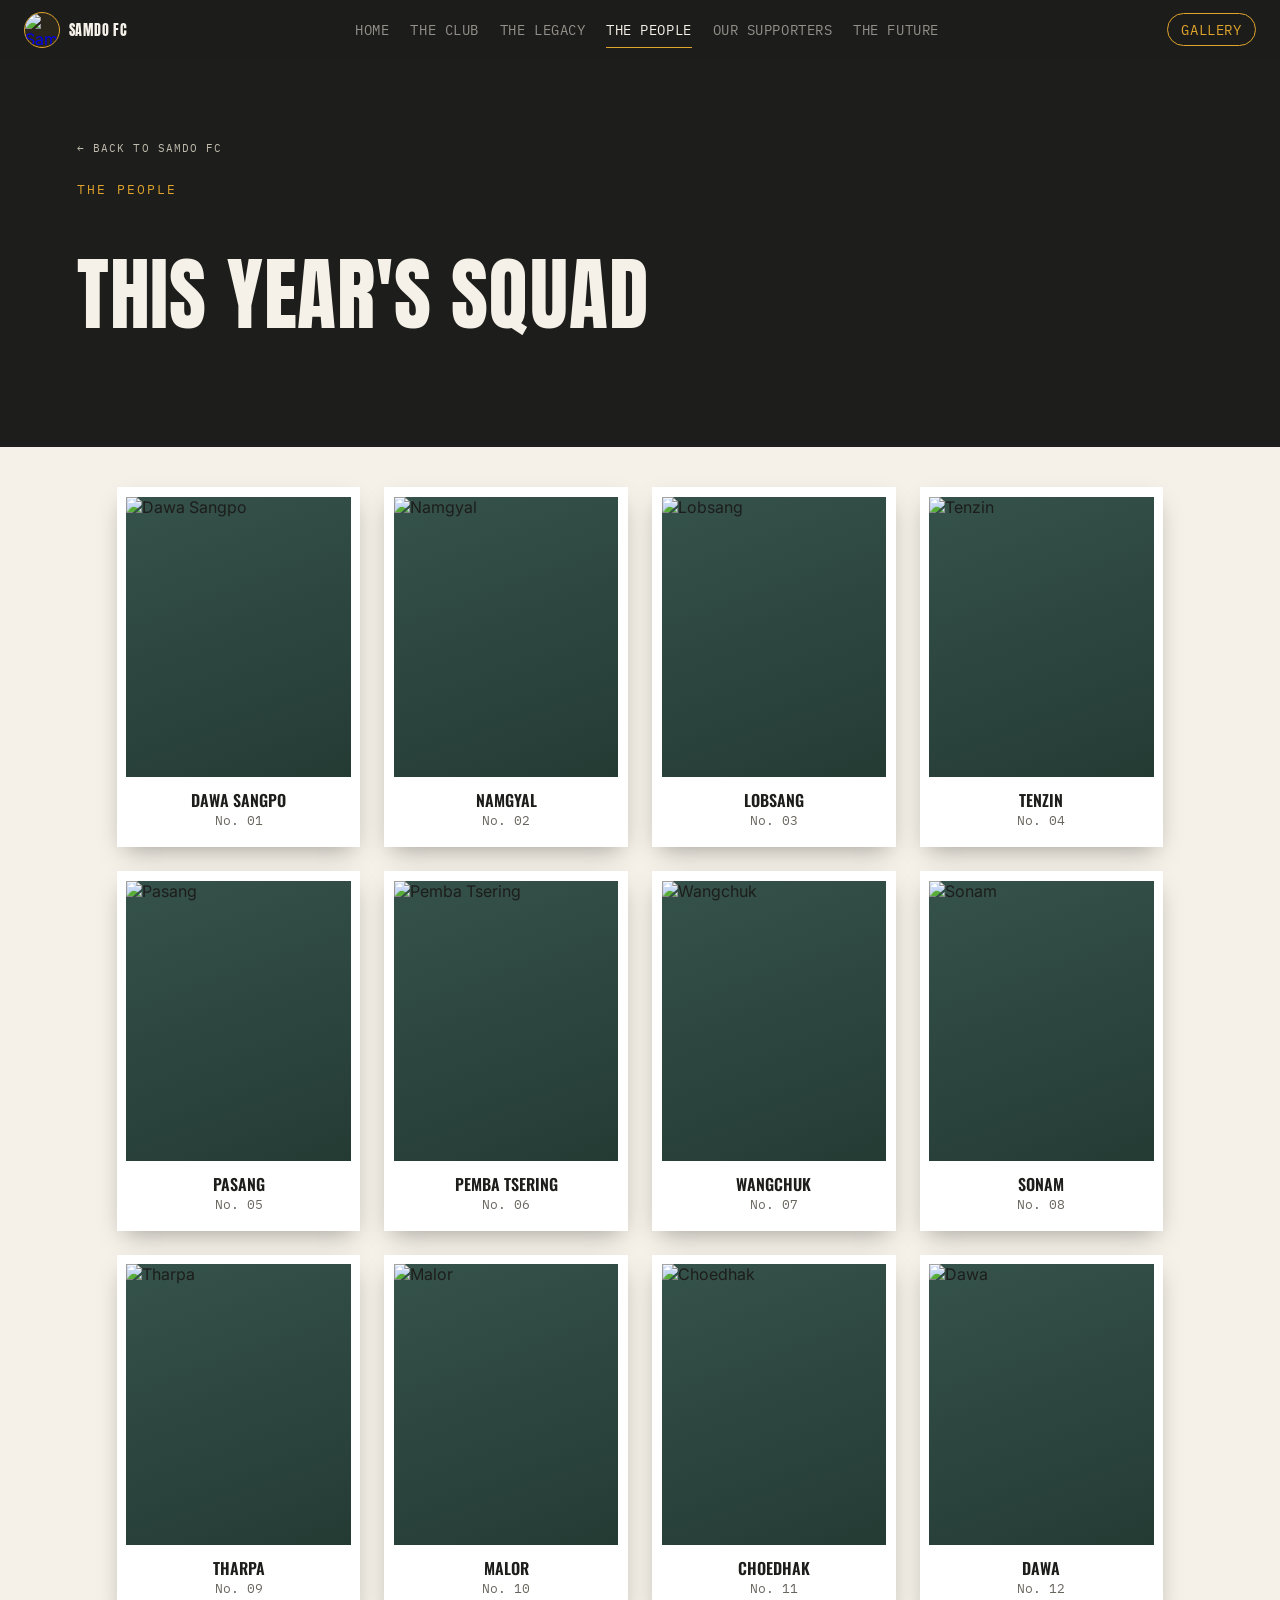
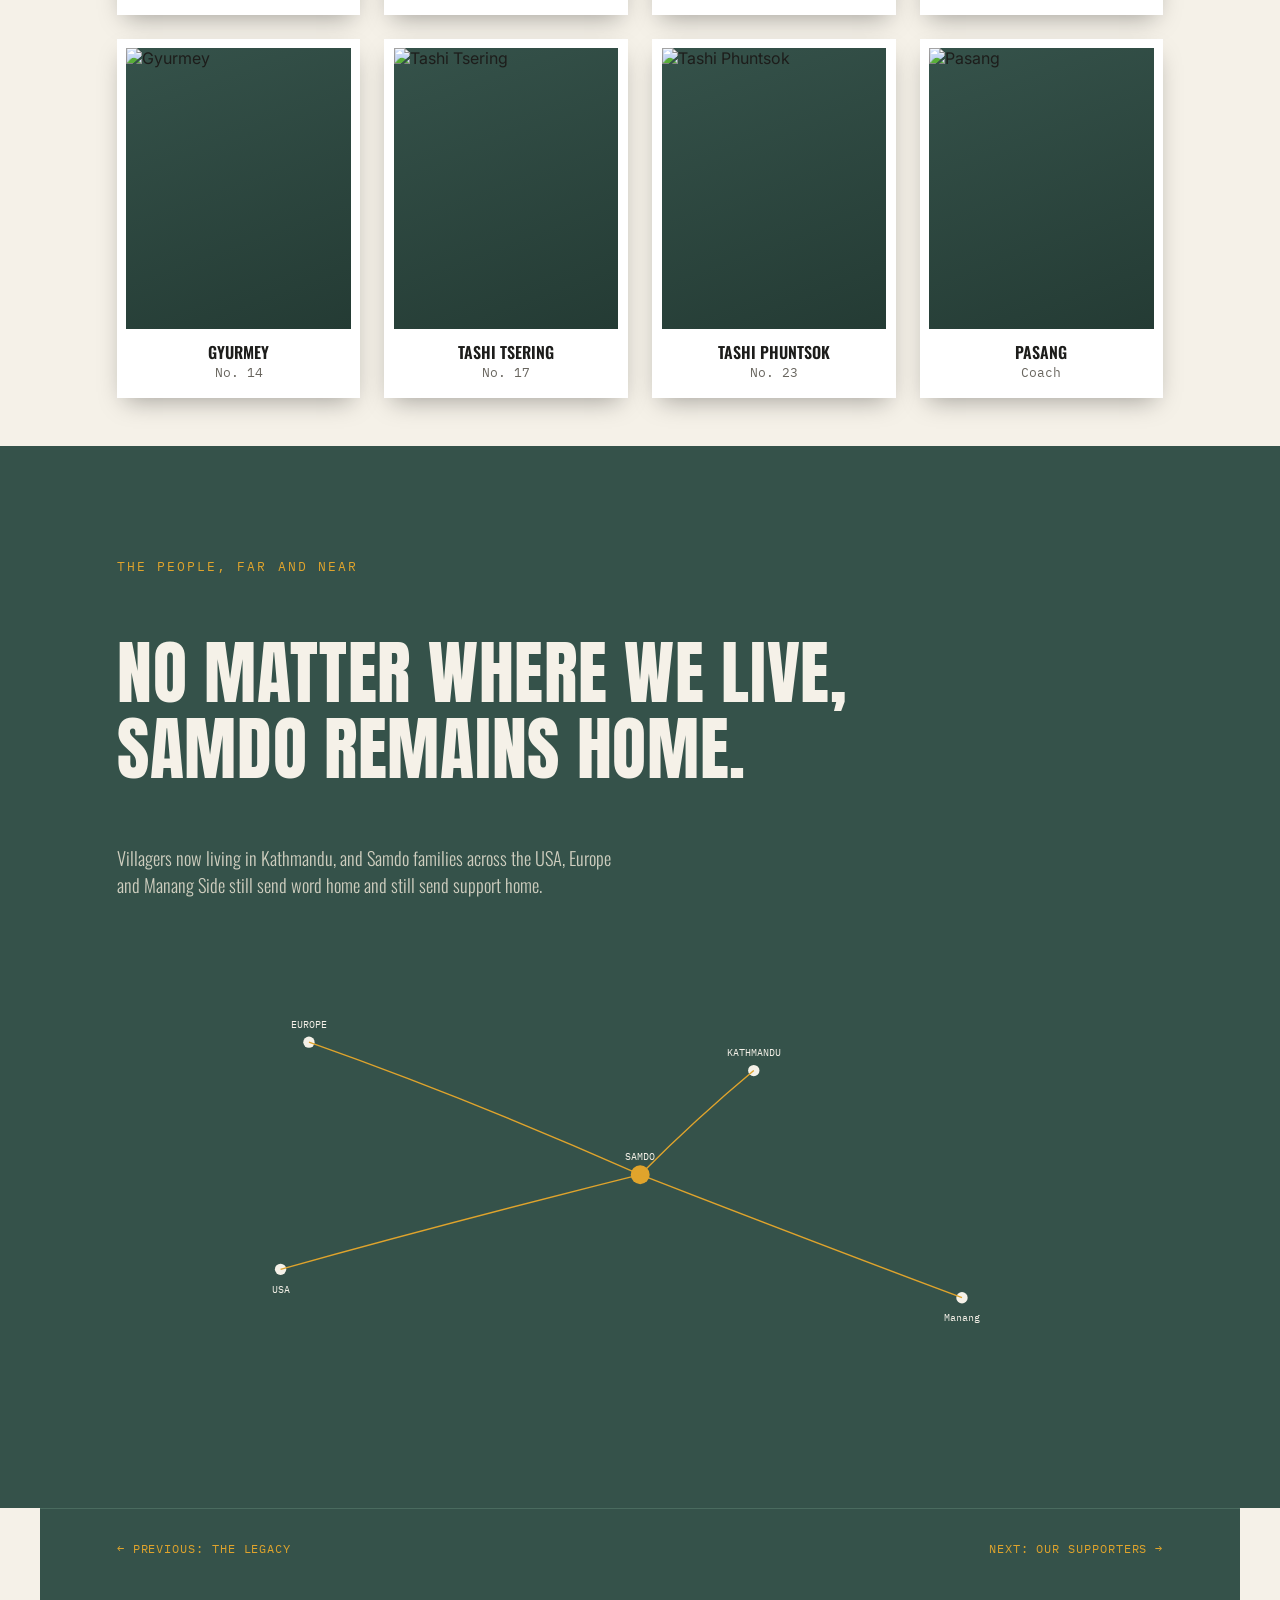
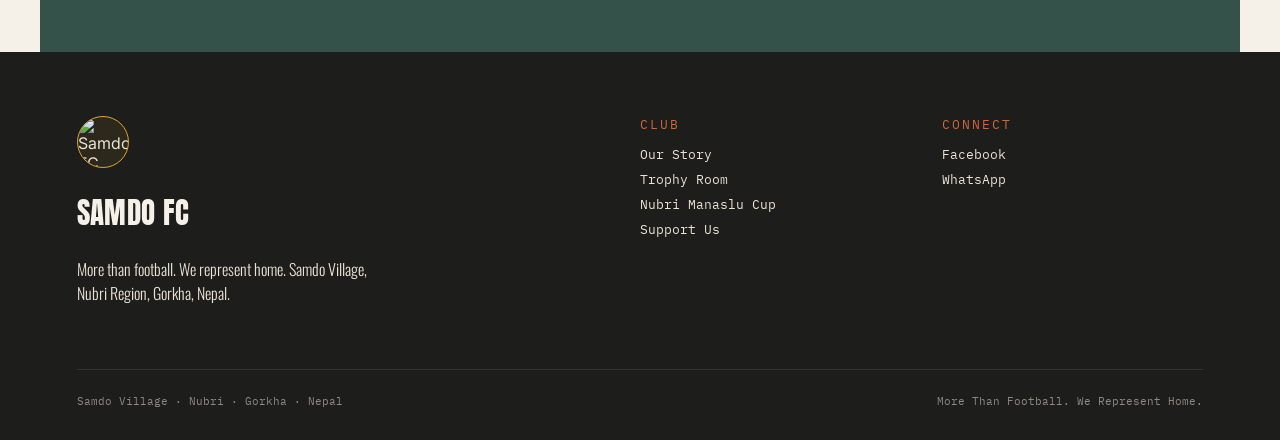
==== people.html @ dd37b5fe "Add files via upload first upload" ====
<!DOCTYPE html>
<html lang="en">
<head>
<meta charset="UTF-8" />
<meta name="viewport" content="width=device-width, initial-scale=1.0" />
<title>2026 Squad: Players &amp; Coach | Samdo FC</title>
<meta name="description" content="Meet the Samdo FC squad for 2026: the players and coach representing Samdo Village, plus the Samdo community in Kathmandu, Europe and the USA.">
<meta name="robots" content="index, follow">
<meta name="theme-color" content="#0b1736">
<link rel="canonical" href="https://tashitsering4.github.io/samdofc/people.html">
<link rel="icon" type="image/png" href="images/web/crest.png">
<link rel="apple-touch-icon" href="images/web/apple-touch-icon.png">
<meta property="og:type" content="website">
<meta property="og:site_name" content="Samdo FC">
<meta property="og:locale" content="en_US">
<meta property="og:title" content="2026 Squad: Players &amp; Coach | Samdo FC">
<meta property="og:description" content="Meet the Samdo FC squad for 2026: the players and coach representing Samdo Village, plus the Samdo community in Kathmandu, Europe and the USA.">
<meta property="og:url" content="https://tashitsering4.github.io/samdofc/people.html">
<meta property="og:image" content="https://tashitsering4.github.io/samdofc/images/web/og-image.jpg">
<meta property="og:image:width" content="1200">
<meta property="og:image:height" content="630">
<meta property="og:image:alt" content="Samdo FC squad lined up in front of the mountains, 2026">
<meta name="twitter:card" content="summary_large_image">
<meta name="twitter:title" content="2026 Squad: Players &amp; Coach | Samdo FC">
<meta name="twitter:description" content="Meet the Samdo FC squad for 2026: the players and coach representing Samdo Village, plus the Samdo community in Kathmandu, Europe and the USA.">
<meta name="twitter:image" content="https://tashitsering4.github.io/samdofc/images/web/og-image.jpg">
<script type="application/ld+json">{"@context": "https://schema.org", "@type": "BreadcrumbList", "itemListElement": [{"@type": "ListItem", "position": 1, "name": "Home", "item": "https://tashitsering4.github.io/samdofc/"}, {"@type": "ListItem", "position": 2, "name": "2026 Squad: Players & Coach", "item": "https://tashitsering4.github.io/samdofc/people.html"}]}</script>
<link rel="preconnect" href="https://fonts.googleapis.com">
<link href="https://fonts.googleapis.com/css2?family=Anton&family=Oswald:wght@300;400;500;600;700&family=Inter:wght@300;400;500;600;700&family=IBM+Plex+Mono:wght@400;500&display=swap" rel="stylesheet">
<link rel="stylesheet" href="styles.css">
</head>
<body>

<nav id="chapterNav" aria-label="Chapters">
  <a href="index.html" class="site-logo">
    <span class="logo-badge">
      <img src="images/logo.png" alt="Samdo FC crest" style="width:100%;height:100%;object-fit:contain;border-radius:50%;">
    </span>
    <span class="lname">Samdo FC</span>
  </a>
  <div class="nav-links">
    <a href="index.html">Home</a>
    <a href="club.html">The Club</a>
    <a href="legacy.html">The Legacy</a>
    <a href="people.html" class="active">The People</a>
    <a href="supporters.html">Our Supporters</a>
    <a href="future.html">The Future</a>
  </div>
  <a href="gallery.html" class="nav-gallery">Gallery</a>
</nav>

<header class="page-hero">
  <a class="back-link" href="index.html">← Back to Samdo FC</a>
  <span class="eyebrow">The People</span>
  <h1>This Year's Squad</h1>
</header>

<section class="light" style="padding-top:2.5rem;">
  <div class="players-wrap">
    <!-- The verified 2026 squad is rendered from squad-data.js. -->
  </div>
</section>

<section class="pine">
  <div class="chapter-head">
    <span class="eyebrow">The People, Far and Near</span>
    <h2>No Matter Where We Live,<br>Samdo Remains Home.</h2>
    <p class="lede" style="color:var(--ivory-dim);">Villagers now living in Kathmandu, and Samdo families across the USA, Europe and Manang Side still send word home and still send support home.</p>
  </div>
  <div class="globe-wrap">
    <svg viewBox="0 0 1000 460" xmlns="http://www.w3.org/2000/svg">
      <circle cx="500" cy="230" r="10" fill="var(--saffron)"/>
      <text x="500" y="215" class="node-label" text-anchor="middle">SAMDO</text>
      <circle cx="620" cy="120" r="6" fill="var(--ivory)"/>
      <text x="620" y="105" class="node-label" text-anchor="middle">KATHMANDU</text>
      <circle cx="150" cy="90" r="6" fill="var(--ivory)"/>
      <text x="150" y="75" class="node-label" text-anchor="middle">EUROPE</text>
      <circle cx="120" cy="330" r="6" fill="var(--ivory)"/>
      <text x="120" y="355" class="node-label" text-anchor="middle">USA</text>
      <circle cx="840" cy="360" r="6" fill="var(--ivory)"/>
      <text x="840" y="385" class="node-label" text-anchor="middle">Manang</text>
      <path class="path-anim" d="M500,230 Q560,170 620,120" stroke="var(--saffron)" stroke-width="1.5" fill="none"/>
      <path class="path-anim" d="M500,230 Q320,150 150,90" stroke="var(--saffron)" stroke-width="1.5" fill="none"/>
      <path class="path-anim" d="M500,230 Q300,280 120,330" stroke="var(--saffron)" stroke-width="1.5" fill="none"/>
      <path class="path-anim" d="M500,230 Q680,300 840,360" stroke="var(--saffron)" stroke-width="1.5" fill="none"/>
    </svg>
  </div>
</section>

<div class="page-foot-nav pine" style="background:var(--pine); border-top-color:#4a6b5f;">
  <a href="legacy.html" style="color:var(--saffron);">← Previous: The Legacy</a>
  <a href="supporters.html" style="color:var(--saffron);">Next: Our Supporters →</a>
</div>

<footer>
  <div class="foot-grid">
    <div>
      <span class="logo-badge" style="width:52px;height:52px;margin-bottom:1rem;">
        <img src="images/logo.png" alt="Samdo FC crest" style="width:100%;height:100%;object-fit:contain;border-radius:50%;">
      </span>
      <h3>SAMDO FC</h3>
      <p style="font-family:'Oswald',sans-serif;font-weight:300;color:var(--ivory-dim);max-width:38ch;">More than football. We represent home. Samdo Village, Nubri Region, Gorkha, Nepal.</p>
    </div>
    <div>
      <span class="eyebrow" style="display:block;margin-bottom:.8rem;">Club</span>
      <a href="home.html">Our Story</a>
      <a href="club.html">Trophy Room</a>
      <a href="legacy.html">Nubri Manaslu Cup</a>
      <a href="future.html">Support Us</a>
    </div>
    <div>
      <span class="eyebrow" style="display:block;margin-bottom:.8rem;">Connect</span>
      <a href="https://www.facebook.com/people/SAMDO-FC/61561071696859/" target="_blank" rel="noopener">Facebook</a>
      <a href="https://wa.me/9779763752425" target="_blank" rel="noopener">WhatsApp</a>
    </div>
  </div>
  <div class="foot-bottom">
    <span>Samdo Village · Nubri · Gorkha · Nepal</span>
    <span>More Than Football. We Represent Home.</span>
  </div>
</footer>

<script src="squad-data.js"></script>
<script src="site.js"></script>
<script src="common.js"></script>
</body>
</html>
---- styles.css ----
:root{
    --ivory:#F5F1E8;
    --terracotta:#C86A3A;
    --saffron:#E0A42C;
    --ink:#1D1D1B;
    --pine:#35524A;
    --stone:#8D8A83;
    --ivory-dim:#eae4d4;
  }
  *{box-sizing:border-box;}
  html{scroll-behavior:smooth;}
  body{
    margin:0;
    background:var(--ivory);
    color:var(--ink);
    font-family:'Inter',sans-serif;
    overflow-x:hidden;
  }
  ::selection{background:var(--terracotta);color:var(--ivory);}
  :focus-visible{outline:2px solid var(--terracotta);outline-offset:3px;}

  h1,h2,h3,.display{
    font-family:'Anton',sans-serif;
    font-weight:400;
    letter-spacing:0.01em;
    text-transform:uppercase;
    line-height:0.95;
  }
  .mono{font-family:'IBM Plex Mono',monospace; letter-spacing:0.04em;}
  .hand{font-family:'Caveat',cursive;}
  .eyebrow{
    font-family:'IBM Plex Mono',monospace;
    font-size:0.72rem;
    letter-spacing:0.28em;
    text-transform:uppercase;
    color:var(--terracotta);
  }
  .rule{height:1px;background:linear-gradient(90deg, var(--stone), transparent);}

  section{position:relative;}

  /* ---------- INTRO ---------- */
  #intro{
    position:fixed; inset:0; background:var(--ink); z-index:9999;
    display:flex; align-items:center; justify-content:center; flex-direction:column;
    color:var(--ivory);
  }
  #intro .line{ font-family:'Anton',sans-serif; text-transform:uppercase; text-align:center;
    font-size:clamp(1.6rem,7vw,4.5rem); opacity:0; letter-spacing:0.02em; padding:0 1rem;}
  #intro .sub{font-family:'IBM Plex Mono',monospace; letter-spacing:0.3em; font-size:0.75rem; opacity:0; color:var(--saffron); margin-top:1rem;}
  #skipIntro{
    position:absolute; bottom:2rem; right:2rem; background:none; border:1px solid var(--stone);
    color:var(--ivory); font-family:'IBM Plex Mono',monospace; font-size:0.7rem; letter-spacing:0.15em;
    padding:0.6rem 1rem; cursor:pointer; opacity:0.6; transition:opacity .3s;
    text-transform:uppercase;
  }
  #skipIntro:hover{opacity:1;}

  /* ---------- CHAPTER NAV ---------- */
  #chapterNav{
    position:fixed; top:0; left:0; width:100%; z-index:500;
    display:flex; align-items:center; justify-content:space-between; gap:1rem; padding:0.7rem 1.5rem;
    background:rgba(29,29,27,0.82);
    backdrop-filter:blur(6px);
  }
  .site-logo{display:flex; align-items:center; gap:0.55rem; text-decoration:none; flex:none;}
  .logo-badge{
    width:36px; height:36px; border-radius:50%; border:1px solid var(--saffron);
    background:rgba(224,164,44,0.08); display:flex; align-items:center; justify-content:center; flex:none;
  }
  .logo-badge svg{width:20px;height:20px;}
  .site-logo .lname{font-family:'Anton',sans-serif; color:var(--ivory); font-size:0.85rem; letter-spacing:.05em; text-transform:uppercase; white-space:nowrap;}
  .nav-links{display:flex; gap:2.2rem; flex:1; justify-content:center; flex-wrap:wrap;}
  .nav-gallery{
    flex:none; text-decoration:none; color:var(--saffron); border:1px solid var(--saffron);
    font-family:'IBM Plex Mono',monospace; font-size:0.65rem; letter-spacing:0.1em; text-transform:uppercase;
    padding:0.4rem 0.85rem; border-radius:999px; transition:.25s; white-space:nowrap;
  }
  .nav-gallery:hover{background:var(--saffron); color:var(--ink);}
  .nav-links a{
    text-decoration:none; color:rgba(245,241,232,0.55);
    font-family:'IBM Plex Mono',monospace; font-size:0.68rem; letter-spacing:0.14em;
    text-transform:uppercase; transition:color .3s ease; position:relative; padding-bottom:0.4rem;
  }
  .nav-links a::after{
    content:''; position:absolute; left:0; bottom:0; height:1px; width:100%;
    background:var(--saffron); transform:scaleX(0); transform-origin:left; transition:transform .35s ease;
  }
  .nav-links a:hover{color:var(--ivory);}
  .nav-links a.active{color:var(--ivory);}
  .nav-links a.active::after{transform:scaleX(1);}
  @media (max-width:900px){
    .site-logo .lname{display:none;}
    #chapterNav{padding:.55rem .75rem;}
    .nav-links{gap:1.1rem; overflow-x:auto; justify-content:flex-start; flex-wrap:nowrap; scrollbar-width:none;}
    .nav-links::-webkit-scrollbar{display:none;}
    .nav-links a{flex:none;}
    .nav-gallery{padding:.4rem .65rem;}
  }

  /* ---------- HERO ---------- */
  #hero{
    height:100vh; min-height:640px; display:flex; align-items:flex-end;
    background:linear-gradient(180deg, #2d3f39 0%, var(--pine) 55%, #24352f 100%);
    color:var(--ivory); overflow:hidden;
  }
  #hero .flags{position:absolute; top:0; left:0; width:100%; height:60px; display:flex;}
  @keyframes heroFlagSway{ 0%,100%{transform:rotate(-3deg);} 50%{transform:rotate(3deg);} }
  @media (prefers-reduced-motion: reduce){ #hero .flags div{animation:none !important;} }
  #hero .peaks{position:absolute; inset:0;}
  #hero-copy{position:relative; z-index:5; padding:0 6vw 8vh; width:100%;}
  #hero-copy .eyebrow{color:var(--saffron);}
  #hero-copy h1{font-size:clamp(2.6rem,8vw,7rem); color:var(--ivory); margin:0.4rem 0;}
  #hero-copy p.tag{font-family:'Oswald',sans-serif; font-weight:300; font-size:clamp(1rem,2vw,1.3rem); max-width:36ch; color:var(--ivory-dim); margin-bottom:2rem;}
  .hero-link{color:inherit; text-decoration:none; border-bottom:1px solid transparent; transition:border-color .3s ease, color .3s ease;}
  .hero-link:hover{border-color:currentColor; color:var(--saffron);}
  h1 .hero-link{border-bottom-width:2px;}
  .btn-row{display:flex; gap:1rem; flex-wrap:wrap;}
  .btn{
    font-family:'IBM Plex Mono',monospace; font-size:0.75rem; letter-spacing:0.1em; text-transform:uppercase;
    padding:0.95rem 1.6rem; border-radius:2px; text-decoration:none; display:inline-block; transition:.3s;
    border:1px solid var(--ivory);
  }
  .btn-solid{background:var(--terracotta); color:var(--ivory); border-color:var(--terracotta);}
  .btn-solid:hover{background:var(--ivory); color:var(--terracotta); border-color:var(--ivory);}
  .btn-outline{color:var(--ivory);}
  .btn-outline:hover{background:var(--ivory); color:var(--pine);}
  #scrollCue{
    position:absolute; bottom:2rem; left:50%; transform:translateX(-50%); z-index:5;
    color:var(--ivory); font-family:'IBM Plex Mono',monospace; font-size:0.65rem; letter-spacing:0.2em;
    display:flex; flex-direction:column; align-items:center; gap:0.5rem; opacity:.75;
  }
  #scrollCue .line{width:1px;height:34px;background:var(--ivory); overflow:hidden; position:relative;}
  #scrollCue .line::after{content:'';position:absolute; top:-100%; left:0; width:100%; height:100%; background:var(--saffron); animation:cueDrop 2s ease-in-out infinite;}
  @keyframes cueDrop{ 0%{top:-100%;} 50%{top:0;} 100%{top:100%;} }

  /* ---------- GENERIC CHAPTER HEADER ---------- */
  .chapter-head{ padding:7rem 6vw 2.5rem; max-width:1200px; margin:0 auto;}
  .chapter-head .eyebrow{margin-bottom:0.8rem; display:block;}
  .chapter-head h2{font-size:clamp(2.2rem,6vw,4.4rem);}
  .chapter-head .lede{font-family:'Oswald',sans-serif; font-weight:300; font-size:1.15rem; max-width:52ch; color:var(--ink); opacity:.85; margin-top:1.2rem;}

  section.light{background:var(--ivory);}
  section.deep{background:var(--ink); color:var(--ivory);}
  section.deep .eyebrow{color:var(--saffron);}
  section.pine{background:var(--pine); color:var(--ivory);}
  section.pine .eyebrow{color:var(--saffron);}
  section.dim{background:var(--ivory-dim);}

  /* ---------- STORY / QUOTE ---------- */
  .story-grid{max-width:1200px;margin:0 auto; padding:0 6vw 6rem; display:grid; grid-template-columns:1.1fr 0.9fr; gap:4rem;}
  @media (max-width:900px){.story-grid{grid-template-columns:1fr;}}
  .pullquote{
    font-family:'Anton',sans-serif; font-size:clamp(1.6rem,3vw,2.4rem); text-transform:none;
    line-height:1.15; color:var(--terracotta); border-left:4px solid var(--terracotta); padding-left:1.4rem;
  }
  .story-grid p{font-size:1.02rem; line-height:1.75; margin-bottom:1.2rem; color:#3a3a38;}
  .stat-row{display:flex; gap:2.5rem; flex-wrap:wrap; margin-top:2rem;}
  .stat-row div{font-family:'IBM Plex Mono',monospace;}
  .stat-row .num{font-family:'Anton',sans-serif; font-size:2.2rem; color:var(--pine); display:block;}
  .stat-row .lbl{font-size:0.68rem; letter-spacing:.12em; text-transform:uppercase; color:var(--stone);}

  /* ---------- ELEVATION / DOCUMENTARY PANEL ---------- */
  .elev-panel{
    position:relative; height:100vh; min-height:560px; display:flex; align-items:center;
    background:linear-gradient(180deg,#0f1613,#1D1D1B 60%); color:var(--ivory); overflow:hidden;
  }
  .elev-track{position:absolute; inset:0;}
  .elev-copy{position:relative; z-index:4; padding:0 6vw; max-width:640px;}
  .elev-copy h3{font-size:clamp(1.8rem,5vw,3.2rem); color:var(--ivory);}
  .elev-copy p{font-family:'Oswald',sans-serif; font-weight:300; font-size:1.05rem; color:var(--ivory-dim); margin-top:1rem; max-width:44ch;}
  .elev-meta{position:absolute; right:6vw; bottom:3rem; z-index:4; font-family:'IBM Plex Mono',monospace; color:var(--saffron); font-size:0.8rem; text-align:right;}
  .elev-meta .big{font-size:2.6rem; display:block; color:var(--ivory); font-family:'Anton',sans-serif;}

  /* ---------- TROPHY ROOM ---------- */
  .cabinet{max-width:1100px; margin:0 auto; padding:0 6vw 7rem; display:flex; flex-direction:column; gap:1rem;}
  .trophy-card{
    background:#14201c; border:1px solid #2c3d37;
    opacity:0.3; filter:grayscale(1); transition:opacity .6s, filter .6s;
  }
  .trophy-card.lit{opacity:1; filter:grayscale(0);}
  .trophy-head{
    width:100%; display:flex; align-items:center; gap:1.2rem; text-align:left;
    background:none; border:none; padding:1.3rem 1.5rem; cursor:pointer; color:var(--ivory);
  }
  .trophy-head .year{font-family:'Anton',sans-serif; font-size:1.9rem; color:var(--saffron); min-width:5.5ch;}
  .trophy-head svg{width:32px;height:32px; flex:none;}
  .trophy-head .ttl{flex:1;}
  .trophy-head .ttl h4{font-family:'Oswald',sans-serif; font-weight:600; font-size:1rem; text-transform:uppercase; margin:0;}
  .trophy-head .ttl span{font-family:'IBM Plex Mono',monospace; font-size:0.65rem; color:var(--ivory-dim); opacity:.7;}
  .trophy-head .chevron{font-family:'IBM Plex Mono',monospace; font-size:0.65rem; letter-spacing:.1em; color:var(--stone); transition:transform .35s ease;}
  .trophy-card.open .chevron{transform:rotate(180deg); color:var(--saffron);}

  .squad-panel{max-height:0; overflow:hidden; transition:max-height .6s ease;}
  .squad-meta{padding:0 1.5rem 1rem; border-top:1px solid #2c3d37; margin-top:0;}
  .squad-meta p{font-family:'Oswald',sans-serif; font-weight:300; font-size:0.95rem; color:var(--ivory-dim); max-width:60ch; padding-top:1rem; margin:0;}
  .squad-scroll{
    display:flex; gap:1rem; overflow-x:auto; padding:0.4rem 1.5rem 1.8rem;
    scrollbar-width:thin; scrollbar-color:var(--stone) transparent;
  }
  .squad-card{
    flex:0 0 auto; width:128px; background:#0f1613; border:1px solid #263530; padding:0.6rem 0.6rem 0.8rem;
  }
  .squad-card .squad-art{
    aspect-ratio:3/3.6; background:linear-gradient(160deg,var(--pine),#243b34); display:flex; align-items:center; justify-content:center;
  }
  .squad-card .squad-art svg{width:55%; opacity:.9;}
  .squad-card .squad-art img{width:100%; height:100%; object-fit:cover; object-position:top center; display:block;}
  .squad-card .squad-name{font-family:'Oswald',sans-serif; font-weight:600; font-size:0.78rem; text-transform:uppercase; color:var(--ivory); margin-top:.55rem; line-height:1.2;}
  .squad-card .squad-role{font-family:'IBM Plex Mono',monospace; font-size:0.6rem; color:var(--saffron); margin-top:.15rem;}
  .squad-card .squad-note{font-family:'Inter',sans-serif; font-size:0.68rem; color:var(--ivory-dim); opacity:.75; margin-top:.4rem; line-height:1.35;}

  /* ---------- TOURNAMENT / TEAMS GRID ---------- */
  .teams-grid{max-width:1200px; margin:0 auto; padding:0 6vw 6rem; display:grid; grid-template-columns:repeat(3,1fr); gap:1px; background:var(--stone);}
  @media (max-width:700px){.teams-grid{grid-template-columns:repeat(2,1fr);}}
  .teams-grid .team{background:var(--ivory); padding:1.6rem 1.2rem; position:relative;}
  .teams-grid .team.us{background:var(--terracotta); color:var(--ivory);}
  .teams-grid .team .no{font-family:'IBM Plex Mono',monospace; font-size:0.65rem; color:var(--stone);}
  .teams-grid .team.us .no{color:#f1d3c2;}
  .teams-grid .team h4{font-family:'Oswald',sans-serif; font-weight:500; font-size:1.05rem; margin:0.4rem 0 0; text-transform:uppercase;}

  /* ---------- PLAYERS ---------- */
  .players-wrap{max-width:1200px; margin:0 auto; padding:0 6vw 7rem; display:grid; grid-template-columns:repeat(4,1fr); gap:1.6rem;}
  @media (max-width:900px){.players-wrap{grid-template-columns:repeat(2,1fr);}}
  .polaroid{
    background:#fff; padding:0.6rem 0.6rem 1.1rem; box-shadow:0 10px 24px -8px rgba(0,0,0,.35);
    transform:rotate(var(--rot,0deg)); transition:transform .3s ease;
  }
  .polaroid:hover{transform:rotate(0deg) scale(1.03);}
  .polaroid .art{aspect-ratio:3/3.6; background:linear-gradient(160deg,var(--pine),#243b34); display:flex; align-items:center; justify-content:center;}
  .polaroid .art svg{width:60%;}
  .polaroid .art img{width:100%; height:100%; object-fit:cover; object-position:top center; display:block;}
  .polaroid figcaption{margin-top:0.7rem; text-align:center;}
  .polaroid figcaption .name{font-family:'Oswald',sans-serif; font-weight:600; font-size:0.92rem; text-transform:uppercase;}
  .polaroid figcaption .role{font-family:'IBM Plex Mono',monospace; font-size:0.62rem; color:var(--stone);}

  /* ---------- GLOBAL COMMUNITY ---------- */
  .globe-wrap{max-width:1100px; margin:0 auto; padding:0 6vw 7rem; position:relative;}
  .globe-wrap svg{width:100%; height:auto;}
  .globe-wrap .path-anim{stroke-dasharray:600; stroke-dashoffset:600;}
  .node-label{font-family:'IBM Plex Mono',monospace; font-size:11px; fill:var(--ivory);}

  /* ---------- MEMORY ALBUM (signature horizontal scroll) ---------- */
  #album{position:relative; background:var(--ivory-dim);}
  #albumSticky{height:100vh; overflow:hidden; display:flex; align-items:center;}
  #albumTrack{display:flex; gap:3.2vw; padding:0 8vw; will-change:transform;}
  .frame{
    flex:0 0 auto; width:min(72vw,420px); background:#fff; padding:1rem 1rem 2rem;
    box-shadow:0 20px 40px -12px rgba(0,0,0,.3); transform:rotate(var(--r,0deg));
  }
  .frame .shot{aspect-ratio:4/3; background:linear-gradient(150deg,var(--stone),var(--ivory-dim)); position:relative; overflow:hidden;}
  .frame .shot svg{position:absolute; inset:0; width:100%; height:100%;}
  .frame .shot img{position:absolute; inset:0; width:100%; height:100%; object-fit:cover; display:block;}
  .frame figcaption{margin-top:1rem;}
  .frame figcaption .step{font-family:'IBM Plex Mono',monospace; font-size:0.65rem; color:var(--terracotta); letter-spacing:.08em;}
  .frame figcaption .cap{font-family:'Oswald',sans-serif; font-size:1rem; margin-top:.2rem;}
  #albumHead{position:absolute; top:3.5rem; left:6vw; z-index:3;}

  /* ---------- SUPPORTERS WALL ---------- */
  .wall{max-width:1200px; margin:0 auto; padding:0 6vw 6rem; columns:4 220px; column-gap:1.4rem;}
  @media (max-width:700px){.wall{columns:2 160px;}}
  .wall .entry{break-inside:avoid; margin-bottom:1.3rem; font-family:'Caveat',cursive; font-size:1.35rem; color:var(--ink); border-bottom:1px dashed var(--stone); padding-bottom:0.5rem;}
  .wall .entry .amt{display:block; font-family:'IBM Plex Mono',monospace; font-size:0.62rem; color:var(--stone); letter-spacing:.05em;}

  /* ---------- SUPPORT SECTION ---------- */
  .support-grid{max-width:1100px; margin:0 auto; padding:0 6vw 7rem; display:grid; grid-template-columns:repeat(3,1fr); gap:1.2rem;}
  @media (max-width:800px){.support-grid{grid-template-columns:1fr 1fr;}}
  @media (max-width:520px){.support-grid{grid-template-columns:1fr;}}
  @media (max-width:520px){.support-card[style*="grid-column"]{grid-column:auto !important;}}
  .support-card{
    background:var(--ivory); border:1px solid #d8d2c2; padding:1.6rem 1.4rem; position:relative; overflow:hidden;
  }
  .support-card .eyebrow{color:var(--terracotta);}
  .support-card h4{font-family:'Oswald',sans-serif; font-weight:600; font-size:1.15rem; margin:0.5rem 0;}
  .support-card p{font-family:'IBM Plex Mono',monospace; font-size:0.85rem; color:#3a3a38; word-break:break-word;}
  .support-card .wa{display:inline-flex; margin-top:.8rem; align-items:center; gap:.5rem; background:var(--pine); color:var(--ivory); text-decoration:none; padding:.6rem 1rem; font-family:'IBM Plex Mono',monospace; font-size:.72rem; letter-spacing:.08em; border:none; cursor:pointer; transition:background .25s;}
  .support-card .wa:hover{background:var(--terracotta);}
  .support-card .wa.copied{background:var(--saffron); color:var(--ink);}
  .thankyou{max-width:1100px;margin:0 auto;padding:0 6vw 3rem;}
  .thankyou p{font-family:'Anton',sans-serif; text-transform:none; font-size:clamp(1.3rem,3vw,2rem); color:var(--pine); max-width:30ch;}

  /* ---------- FOOTER ---------- */
  footer{background:var(--ink); color:var(--ivory-dim); padding:4rem 6vw 2rem;}
  .foot-grid{max-width:1200px; margin:0 auto; display:grid; grid-template-columns:2fr 1fr 1fr; gap:2.5rem;}
  @media (max-width:700px){.foot-grid{grid-template-columns:1fr;}}
  footer h3{color:var(--ivory); font-size:1.8rem;}
  footer a{color:var(--ivory-dim); text-decoration:none; font-family:'IBM Plex Mono',monospace; font-size:0.82rem; display:block; margin-bottom:.5rem;}
  footer a:hover{color:var(--saffron);}
  .foot-bottom{max-width:1200px; margin:3rem auto 0; padding-top:1.5rem; border-top:1px solid #33332f; font-family:'IBM Plex Mono',monospace; font-size:0.68rem; color:var(--stone); display:flex; justify-content:space-between; flex-wrap:wrap; gap:.6rem;}

  @media (prefers-reduced-motion: reduce){
    *{animation:none !important; transition:none !important;}
  }

  .trust-note{max-width:1100px; margin:0 auto; padding:0 6vw 2rem; color:var(--ivory-dim); font-family:'Oswald',sans-serif; font-size:1rem; line-height:1.6;}
  .archive-note{font-family:'IBM Plex Mono',monospace; color:var(--stone); font-size:.72rem; line-height:1.55;}

/* ================= SHARED: STANDALONE CHAPTER PAGES ================= */
.page-hero{
  padding:8.5rem 6vw 3.5rem; background:var(--ink); color:var(--ivory);
}
.page-hero .eyebrow{color:var(--saffron); display:block; margin-bottom:0.8rem;}
.page-hero h1{font-size:clamp(2.4rem,7vw,5rem); color:var(--ivory);}
.page-hero p{font-family:'Oswald',sans-serif; font-weight:300; font-size:1.05rem; max-width:56ch; color:var(--ivory-dim); margin-top:1rem;}
.back-link{
  display:inline-flex; align-items:center; gap:0.5rem; text-decoration:none; color:var(--ivory-dim);
  font-family:'IBM Plex Mono',monospace; font-size:0.68rem; letter-spacing:0.1em; text-transform:uppercase;
  margin-bottom:1.6rem; opacity:.8; transition:opacity .25s;
}
.back-link:hover{opacity:1; color:var(--saffron);}
.page-foot-nav{
  max-width:1200px; margin:0 auto; padding:0 6vw 6rem; display:flex; justify-content:space-between;
  font-family:'IBM Plex Mono',monospace; font-size:0.72rem; letter-spacing:0.08em; text-transform:uppercase;
  border-top:1px solid var(--stone); padding-top:2rem; flex-wrap:wrap; gap:1rem;
}
.page-foot-nav a{color:var(--terracotta); text-decoration:none;}
.page-foot-nav a:hover{color:var(--pine);}

/* Accessible, responsive finishing layer. */
#intro{display:none;}
figure{margin:0;}
img{max-width:100%;}
h1,h2,h3{line-height:1.08;}
.eyebrow{font-size:.8rem;letter-spacing:.16em;}
.nav-links a,.nav-gallery{font-size:.875rem;letter-spacing:.04em;}
.nav-links{gap:1.3rem;}
.nav-links a{padding:.6rem 0;}
.menu-toggle{display:none;}
.polaroid .art{aspect-ratio:1122/1402;overflow:hidden;}
.polaroid figcaption .role,.wall .entry .amt,.stat-row .lbl{font-size:.8rem;color:#68655e;}
.polaroid figcaption .name{font-size:1rem;}
.players-wrap{padding-bottom:3rem;gap:1.5rem;}
.section-link{max-width:1200px;margin:0 auto;padding:0 6vw 4rem;}
.section-link a,.squad-meta a{color:var(--terracotta);font-size:1rem;}
.squad-meta a{color:var(--saffron);}
.trophy-head{list-style:none;min-height:90px;}
.trophy-head::-webkit-details-marker{display:none;}
.trophy-head .ttl strong,.trophy-head .ttl span{display:block;}
.trophy-head .ttl strong{text-transform:uppercase;font-family:'Oswald',sans-serif;font-size:1.1rem;}
.trophy-head .ttl span,.trophy-head .chevron{font-size:.8rem;}
.trophy-head .year{min-width:5.5ch;font-size:1.6rem;}
.trophy-card[open] .chevron{color:var(--saffron);}
.archive-note{color:var(--ivory-dim);}
.globe-wrap .path-anim{stroke-dashoffset:0;}
#albumSticky{height:auto;display:block;overflow:visible;padding:4rem 0;}
#albumHead{position:static;padding:0 6vw 2rem;}
#albumTrack{overflow-x:auto;padding:1rem 6vw 2rem;gap:2rem;scroll-snap-type:x proximity;}
.frame{scroll-snap-align:center;transform:none;}
.frame figcaption .step{font-size:.8rem;}
#scrollCue{display:none;}
.deep .thankyou p{color:var(--saffron);}
.support-card h4{color:var(--ink);}
.support-card .wa{font-size:.875rem;min-height:44px;}
.skip-link{position:fixed;top:-100px;left:1rem;z-index:10000;padding:1rem;background:var(--ivory);color:var(--ink);}
.skip-link:focus{top:1rem;}
@media(max-width:1100px){
  #chapterNav{padding:.7rem 1rem;flex-wrap:wrap;}
  .site-logo .lname{display:block;}
  .menu-toggle{display:block;margin-left:auto;background:transparent;border:1px solid var(--stone);color:var(--ivory);padding:.65rem .8rem;font:inherit;cursor:pointer;}
  .nav-links{width:100%;order:4;flex-basis:100%;display:flex;flex-wrap:wrap;gap:.4rem 1.5rem;padding:.5rem 0;}
  .nav-links[hidden]{display:none;}
  .nav-gallery{font-size:.8rem;}
}
@media(max-width:600px){
  .players-wrap{gap:1rem;padding-left:5vw;padding-right:5vw;}
  .polaroid{padding:.35rem .35rem .8rem;}
  .trophy-head{gap:.6rem;padding:1rem;flex-wrap:wrap;}
  .trophy-head .year{font-size:1.3rem;}
  .trophy-head .chevron{display:none;}
  .chapter-head{padding-top:4rem;}
  .story-grid{gap:1rem;}
  #hero{min-height:600px;height:90svh;}
  #hero-copy{padding-bottom:4rem;}
  .support-grid{grid-template-columns:1fr;}
  .support-card[style*="grid-column"]{grid-column:auto!important;}
}
@media(prefers-reduced-motion:reduce){html{scroll-behavior:auto;}}

/* ---------- LEGACY: HERO BANNER PHOTO ---------- */
.legacy-banner{max-width:1200px; margin:0 auto; padding:0 6vw;}
.legacy-banner .frame-img{position:relative; overflow:hidden; aspect-ratio:16/9; background:var(--ink);}
.legacy-banner .frame-img img{width:100%; height:100%; object-fit:cover; display:block;}
.legacy-banner .frame-img::after{
  content:''; position:absolute; inset:0;
  background:linear-gradient(180deg, rgba(29,29,27,0) 45%, rgba(29,29,27,.88) 100%);
}
.legacy-banner .cap{position:absolute; left:1.6rem; right:1.6rem; bottom:1.5rem; z-index:2; color:var(--ivory);}
.legacy-banner .cap .eyebrow{color:var(--saffron); margin-bottom:.5rem; display:block;}
.legacy-banner .cap p{font-family:'Anton',sans-serif; text-transform:none; font-size:clamp(1.15rem,3vw,1.9rem); line-height:1.2; max-width:36ch; margin:0; color:var(--ivory);}
@media (max-width:700px){.legacy-banner .frame-img{aspect-ratio:4/5;}}

/* ---------- LEGACY: STATS STRIP ---------- */
.legacy-stats{max-width:1200px; margin:0 auto; padding:1.8rem 6vw 0; display:flex; gap:2.6rem; flex-wrap:wrap;}
.legacy-stats div{font-family:'IBM Plex Mono',monospace;}
.legacy-stats .num{font-family:'Anton',sans-serif; font-size:2.3rem; color:var(--terracotta); display:block;}
.legacy-stats .lbl{font-size:.68rem; letter-spacing:.12em; text-transform:uppercase; color:var(--stone);}

/* ---------- LEGACY: JERSEY GALLERY ---------- */
.jersey-scroll{
  display:flex; gap:1.4rem; overflow-x:auto; max-width:1200px; margin:0 auto;
  padding:0.4rem 6vw 1rem; scrollbar-width:thin; scrollbar-color:var(--stone) transparent;
}
.jersey-card{flex:0 0 auto; width:170px; background:#1b2b26; border:1px solid #2c3d37; padding:0.9rem 0.9rem 1.1rem;}
.jersey-card .jersey-art{aspect-ratio:3/3.4; background:rgba(245,241,232,0.06); display:flex; align-items:center; justify-content:center; overflow:hidden;}
.jersey-card .jersey-art img{width:88%; height:88%; object-fit:contain; display:block;}
.jersey-card .jersey-tag{font-family:'IBM Plex Mono',monospace; font-size:0.62rem; color:var(--saffron); letter-spacing:.08em; margin-top:.75rem; display:block;}
.jersey-card .jersey-name{font-family:'Oswald',sans-serif; font-weight:600; font-size:0.85rem; text-transform:uppercase; color:var(--ivory); margin-top:.2rem;}

/* ---------- LEGACY: TEAM VENUE TAG ---------- */
.teams-grid .team .tag{font-family:'IBM Plex Mono',monospace; font-size:.58rem; letter-spacing:.08em; text-transform:uppercase; color:var(--terracotta); display:block; margin-top:.35rem;}
.teams-grid .team.us .tag{color:#f1d3c2;}
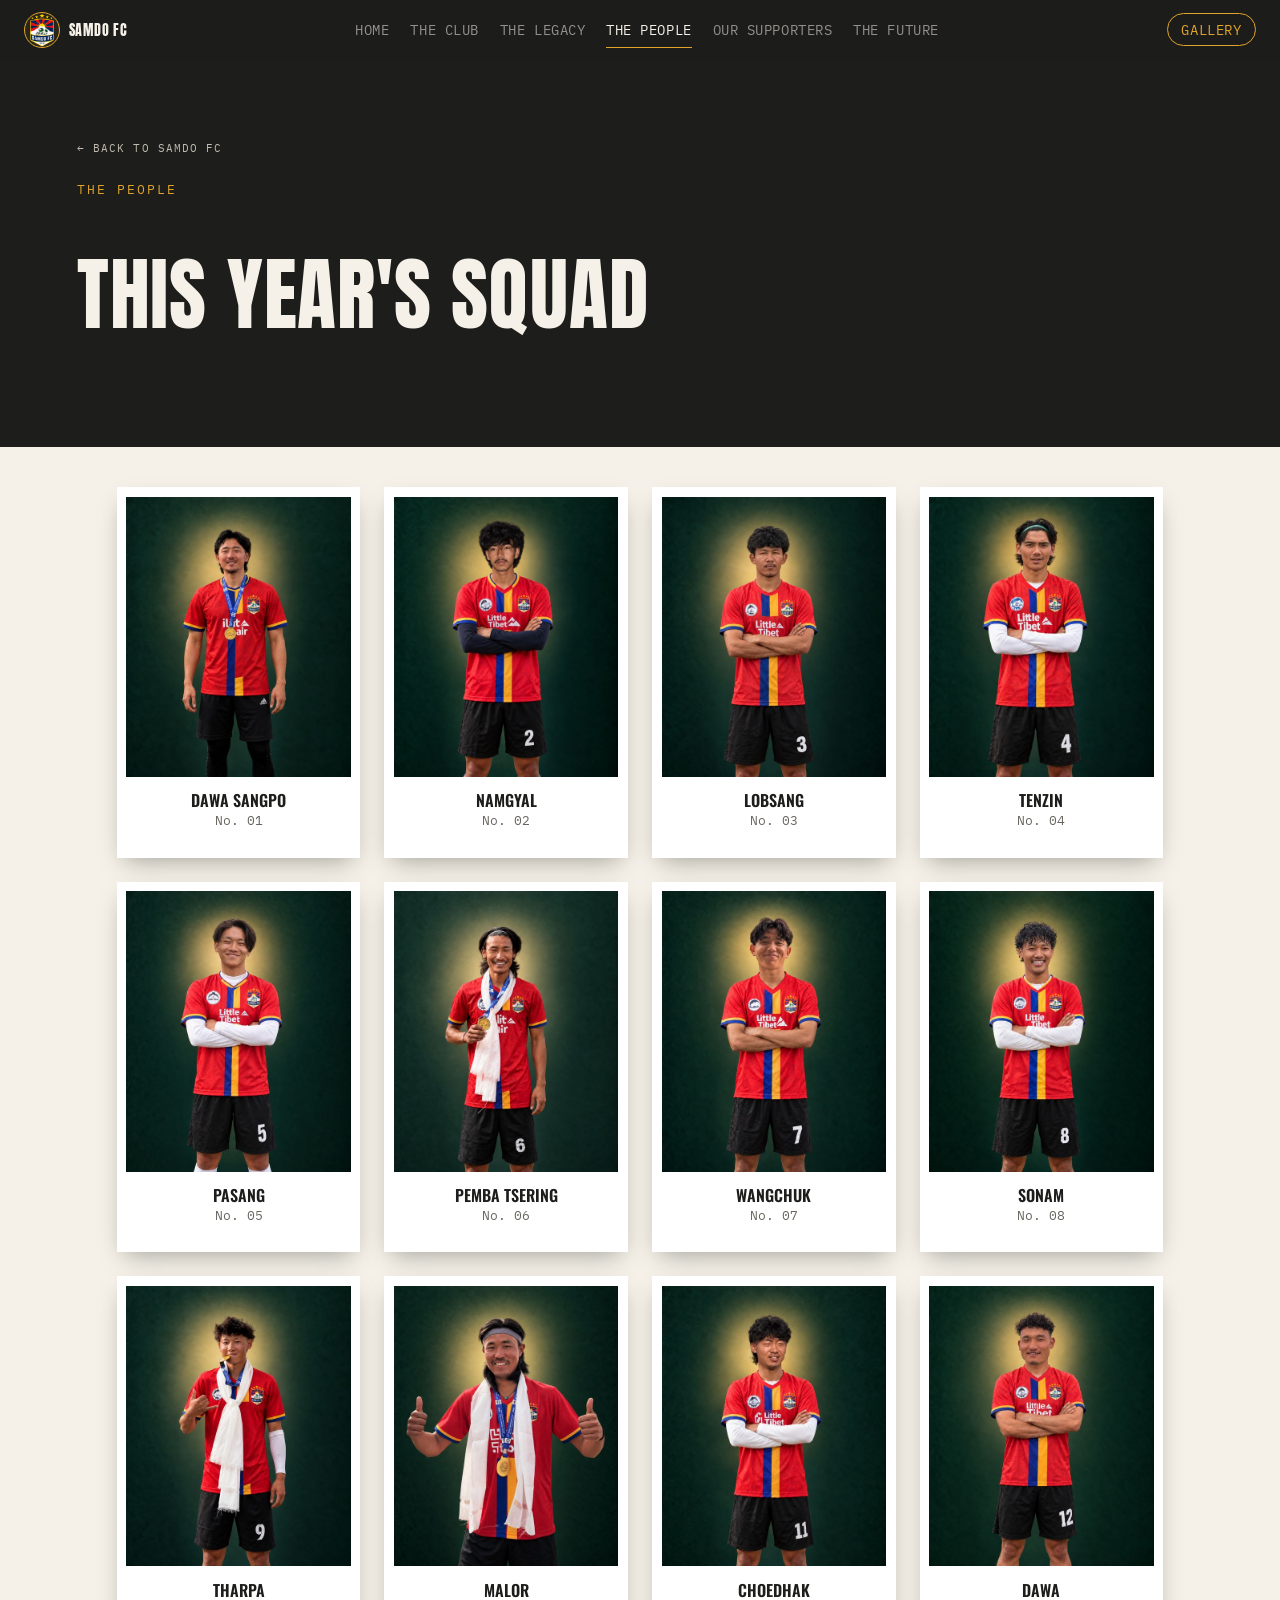
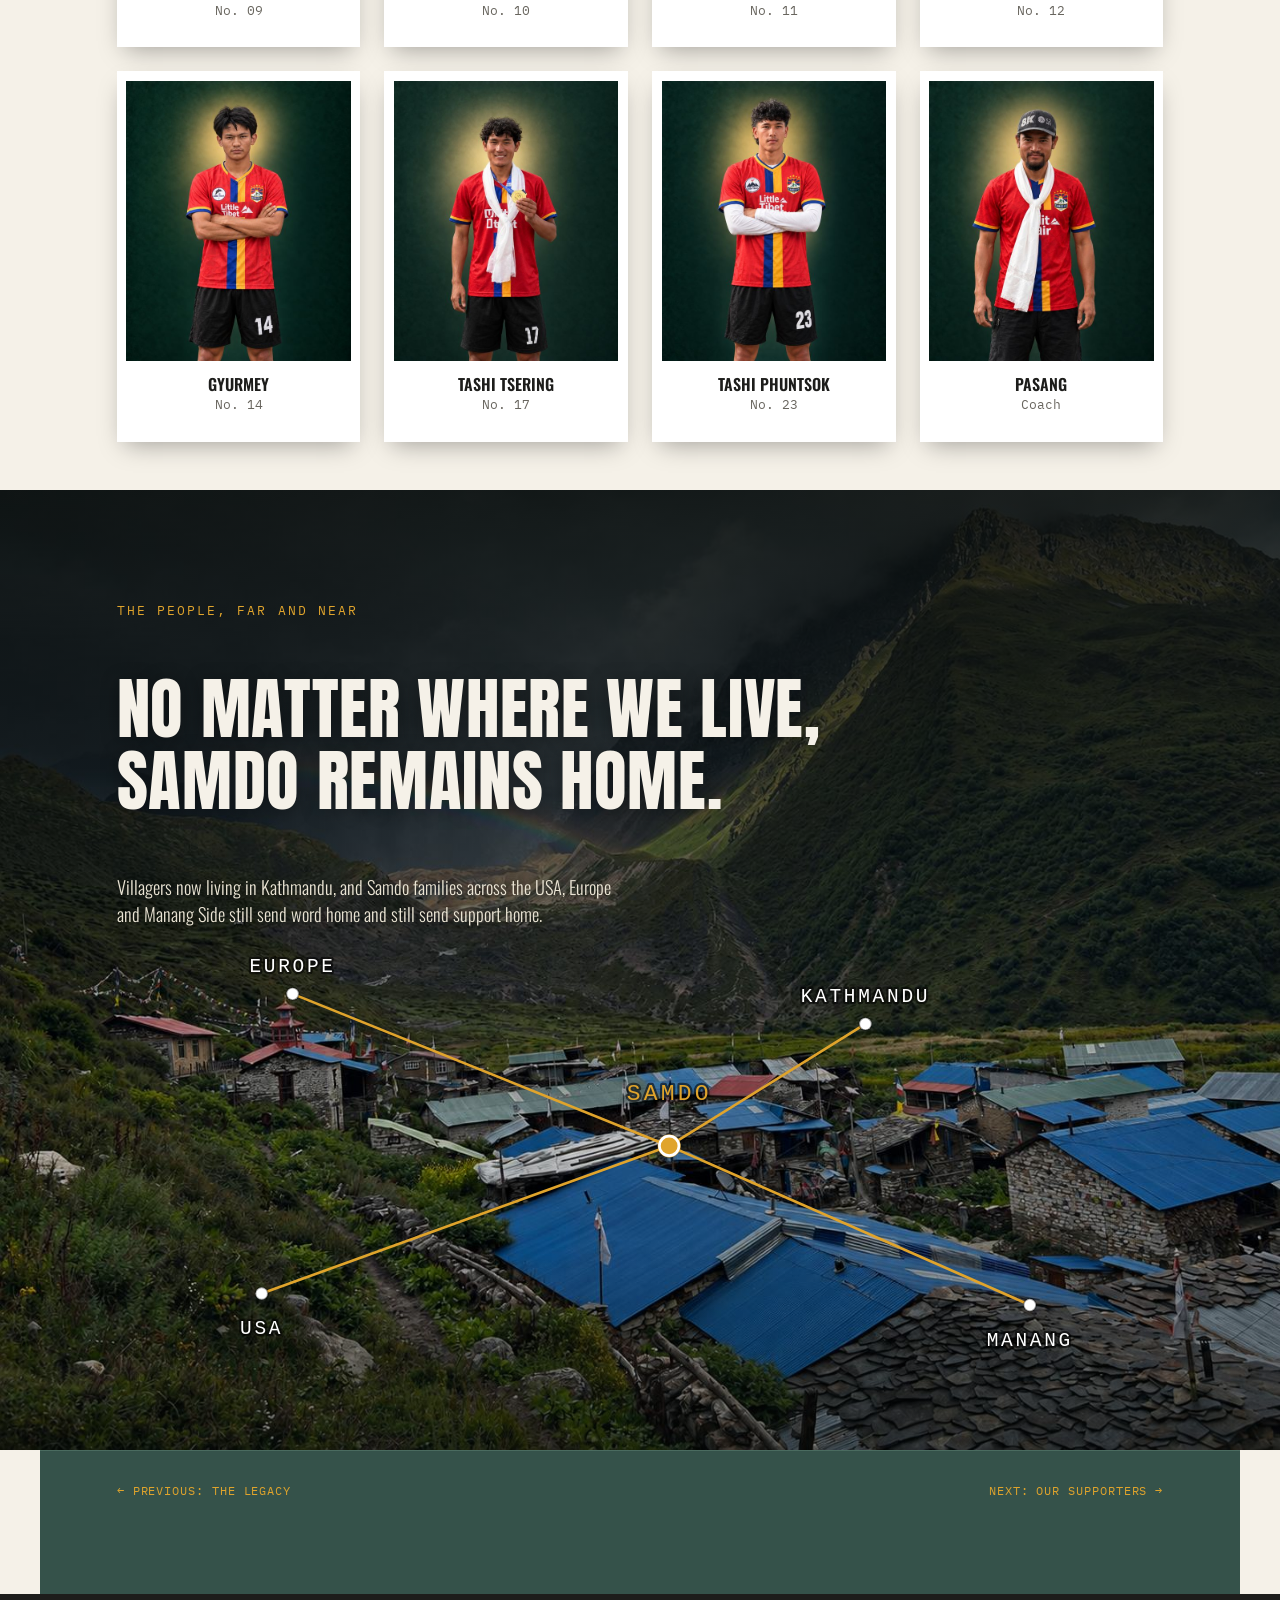
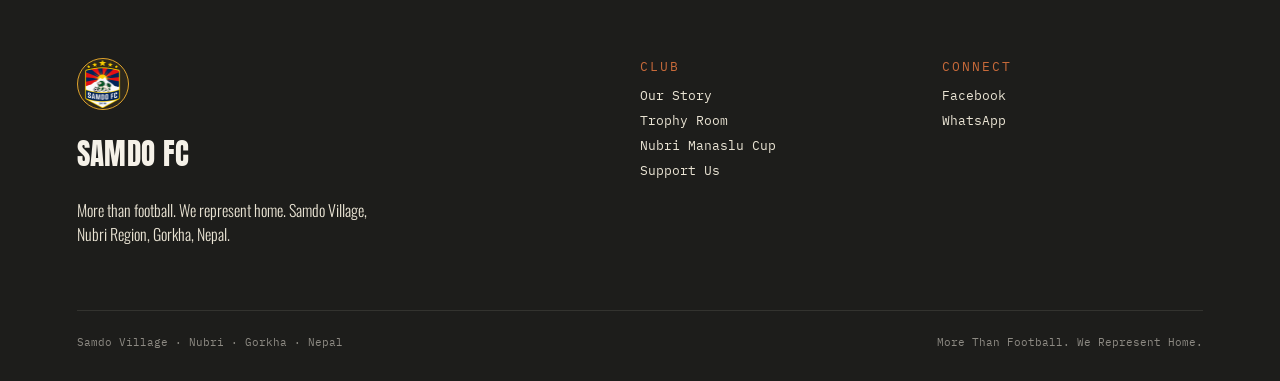
==== commit e0d7c424: "People page: village photo map section and squad card hover Co-Authored-By: Claude Opus 5.5 <noreply" ====
--- a/people.html
+++ b/people.html
@@ -28,6 +28,8 @@
 <link rel="preconnect" href="https://fonts.googleapis.com">
 <link href="https://fonts.googleapis.com/css2?family=Anton&family=Oswald:wght@300;400;500;600;700&family=Inter:wght@300;400;500;600;700&family=IBM+Plex+Mono:wght@400;500&display=swap" rel="stylesheet">
 <link rel="stylesheet" href="styles.css">
+<link rel="stylesheet" href="people.css">
+<script>document.documentElement.classList.add('js-far');</script>
 </head>
 <body>
 
@@ -61,28 +63,25 @@
   </div>
 </section>
 
-<section class="pine">
-  <div class="chapter-head">
+<section class="far" aria-labelledby="farTitle">
+  <div class="far-copy">
     <span class="eyebrow">The People, Far and Near</span>
-    <h2>No Matter Where We Live,<br>Samdo Remains Home.</h2>
-    <p class="lede" style="color:var(--ivory-dim);">Villagers now living in Kathmandu, and Samdo families across the USA, Europe and Manang Side still send word home and still send support home.</p>
+    <h2 id="farTitle">No Matter Where We Live, <br>Samdo Remains Home.</h2>
+    <p>Villagers now living in Kathmandu, and Samdo families across the USA, Europe and Manang Side still send word home and still send support home.</p>
   </div>
-  <div class="globe-wrap">
-    <svg viewBox="0 0 1000 460" xmlns="http://www.w3.org/2000/svg">
-      <circle cx="500" cy="230" r="10" fill="var(--saffron)"/>
-      <text x="500" y="215" class="node-label" text-anchor="middle">SAMDO</text>
-      <circle cx="620" cy="120" r="6" fill="var(--ivory)"/>
-      <text x="620" y="105" class="node-label" text-anchor="middle">KATHMANDU</text>
-      <circle cx="150" cy="90" r="6" fill="var(--ivory)"/>
-      <text x="150" y="75" class="node-label" text-anchor="middle">EUROPE</text>
-      <circle cx="120" cy="330" r="6" fill="var(--ivory)"/>
-      <text x="120" y="355" class="node-label" text-anchor="middle">USA</text>
-      <circle cx="840" cy="360" r="6" fill="var(--ivory)"/>
-      <text x="840" y="385" class="node-label" text-anchor="middle">Manang</text>
-      <path class="path-anim" d="M500,230 Q560,170 620,120" stroke="var(--saffron)" stroke-width="1.5" fill="none"/>
-      <path class="path-anim" d="M500,230 Q320,150 150,90" stroke="var(--saffron)" stroke-width="1.5" fill="none"/>
-      <path class="path-anim" d="M500,230 Q300,280 120,330" stroke="var(--saffron)" stroke-width="1.5" fill="none"/>
-      <path class="path-anim" d="M500,230 Q680,300 840,360" stroke="var(--saffron)" stroke-width="1.5" fill="none"/>
+  <div class="far-media">
+    <img src="images/web/samdo.jpg" alt="Samdo Village under a stormy sky with a rainbow over the valley" width="1448" height="1086" loading="lazy">
+    <svg class="far-map" viewBox="0 0 1448 1086" preserveAspectRatio="xMidYMax slice" aria-hidden="true">
+      <line pathLength="1" x1="757" y1="742" x2="331" y2="570"/>
+      <line pathLength="1" x1="757" y1="742" x2="979" y2="604"/>
+      <line pathLength="1" x1="757" y1="742" x2="296" y2="909"/>
+      <line pathLength="1" x1="757" y1="742" x2="1165" y2="922"/>
+      <circle class="pt" cx="331" cy="570" r="7"/><text x="331" y="545" text-anchor="middle">EUROPE</text>
+      <circle class="pt" cx="979" cy="604" r="7"/><text x="979" y="579" text-anchor="middle">KATHMANDU</text>
+      <circle class="pt" cx="296" cy="909" r="7"/><text x="296" y="955" text-anchor="middle">USA</text>
+      <circle class="pt" cx="1165" cy="922" r="7"/><text x="1165" y="968" text-anchor="middle">MANANG</text>
+      <circle class="ring" cx="757" cy="742" r="12"/>
+      <circle class="home" cx="757" cy="742" r="11"/><text class="home-label" x="757" y="690" text-anchor="middle">SAMDO</text>
     </svg>
   </div>
 </section>
@@ -123,5 +122,14 @@
 <script src="squad-data.js"></script>
 <script src="site.js"></script>
 <script src="common.js"></script>
+<script>
+(() => {
+  const far = document.querySelector('.far');
+  if (!far) return;
+  if (!('IntersectionObserver' in window)) { far.classList.add('in'); return; }
+  const io = new IntersectionObserver(es => es.forEach(e => { if (e.isIntersecting) { far.classList.add('in'); io.disconnect(); } }), { threshold: 0.3 });
+  io.observe(far.querySelector('.far-media'));
+})();
+</script>
 </body>
 </html>
--- a/people.css
+++ b/people.css
@@ -0,0 +1,66 @@
+/* ==========================================================
+   Samdo FC — The People (people.html)
+   Squad card hover + "Far and Near" village map section.
+   ========================================================== */
+
+/* ---------- squad card hover ---------- */
+.players-wrap .polaroid{position:relative;transition:transform .35s ease,box-shadow .35s ease;}
+.players-wrap .polaroid .art img{transition:transform .6s ease,filter .4s ease;}
+.players-wrap .polaroid figcaption .name{transition:color .25s ease;}
+.players-wrap .polaroid figcaption::after{content:'';display:block;width:28px;height:2px;margin:.55rem auto 0;background:var(--saffron);transform:scaleX(0);transition:transform .35s ease;}
+@media (hover:hover){
+  .players-wrap .polaroid:hover{transform:translateY(-8px) rotate(0deg);box-shadow:0 22px 40px -14px rgba(0,0,0,.45),0 0 0 2px var(--saffron);z-index:2;}
+  .players-wrap .polaroid:hover .art img{transform:scale(1.07);filter:saturate(1.08);}
+  .players-wrap .polaroid:hover figcaption .name{color:var(--terracotta);}
+  .players-wrap .polaroid:hover figcaption::after{transform:scaleX(1);}
+}
+
+/* ---------- far and near ---------- */
+.far{position:relative;overflow:hidden;background:#0d1411;color:var(--ivory);}
+.far-media{position:relative;width:100%;aspect-ratio:1448/1086;min-height:880px;}
+.far-media img,.far-map{position:absolute;inset:0;width:100%;height:100%;display:block;}
+.far-media img{object-fit:cover;object-position:50% 100%;}
+.far-media::after{content:'';position:absolute;inset:0;pointer-events:none;
+  background:linear-gradient(180deg,rgba(8,12,10,.82) 0%,rgba(8,12,10,.5) 26%,rgba(8,12,10,0) 52%),
+             linear-gradient(0deg,rgba(8,12,10,.35) 0%,rgba(8,12,10,0) 22%);}
+.far-map{z-index:1;}
+.far-copy{position:absolute;z-index:2;top:0;left:0;right:0;max-width:1200px;margin:0 auto;padding:7rem 6vw 0;}
+.far-copy .eyebrow{display:block;margin-bottom:.9rem;color:var(--saffron);}
+.far-copy h2{font-size:clamp(2.2rem,5.2vw,4.4rem);color:var(--ivory);text-shadow:0 2px 18px rgba(0,0,0,.35);}
+.far-copy p{max-width:52ch;margin:1.2rem 0 0;font-family:'Oswald',sans-serif;font-weight:300;font-size:1.15rem;line-height:1.5;color:var(--ivory-dim);text-shadow:0 1px 10px rgba(0,0,0,.5);}
+
+/* map marks */
+.far-map line{stroke:var(--saffron);stroke-width:3;stroke-linecap:round;stroke-dasharray:1;stroke-dashoffset:0;}
+.far-map .pt{fill:#fff;stroke:rgba(0,0,0,.35);stroke-width:2;}
+.far-map .home{fill:var(--saffron);stroke:#fff;stroke-width:3;}
+.far-map .ring{fill:none;stroke:var(--saffron);stroke-width:2;transform-box:fill-box;transform-origin:center;animation:farPulse 2.6s ease-out infinite;}
+.far-map text{font-family:'IBM Plex Mono',monospace;font-size:22px;font-weight:500;letter-spacing:.14em;fill:#fff;
+  paint-order:stroke;stroke:rgba(0,0,0,.55);stroke-width:5px;stroke-linejoin:round;}
+.far-map text.home-label{fill:var(--saffron);font-size:26px;}
+@keyframes farPulse{0%{transform:scale(1);opacity:.9}100%{transform:scale(2.6);opacity:0}}
+
+/* draw the lines in when the section appears */
+.js-far .far-map line{stroke-dashoffset:1;transition:stroke-dashoffset 1.3s ease;}
+.js-far .far-map line:nth-of-type(2){transition-delay:.15s}
+.js-far .far-map line:nth-of-type(3){transition-delay:.3s}
+.js-far .far-map line:nth-of-type(4){transition-delay:.45s}
+.js-far .far-map .pt,.js-far .far-map text{opacity:0;transition:opacity .6s ease .9s;}
+.js-far .far.in .far-map line{stroke-dashoffset:0;}
+.js-far .far.in .far-map .pt,.js-far .far.in .far-map text{opacity:1;}
+
+/* phone: text sits above the photo, photo shown whole */
+@media (max-width:760px){
+  .far-copy{position:static;padding:4rem 6vw 2rem;}
+  .far-media{min-height:0;}
+  .far-copy h2 br{display:none;}
+  .far-media::after{background:linear-gradient(180deg,#0d1411 0%,rgba(13,20,17,0) 28%);}
+  .far-map text{font-size:44px;stroke-width:9px;letter-spacing:.08em;}
+  .far-map text.home-label{font-size:50px;}
+  .far-map line{stroke-width:6;}
+  .far-map .pt{r:11;}
+  .far-map .home{r:15;}
+}
+@media (prefers-reduced-motion:reduce){
+  .far-map .ring{animation:none;opacity:0;}
+  .js-far .far-map line,.js-far .far-map .pt,.js-far .far-map text{transition:none;stroke-dashoffset:0;opacity:1;}
+}
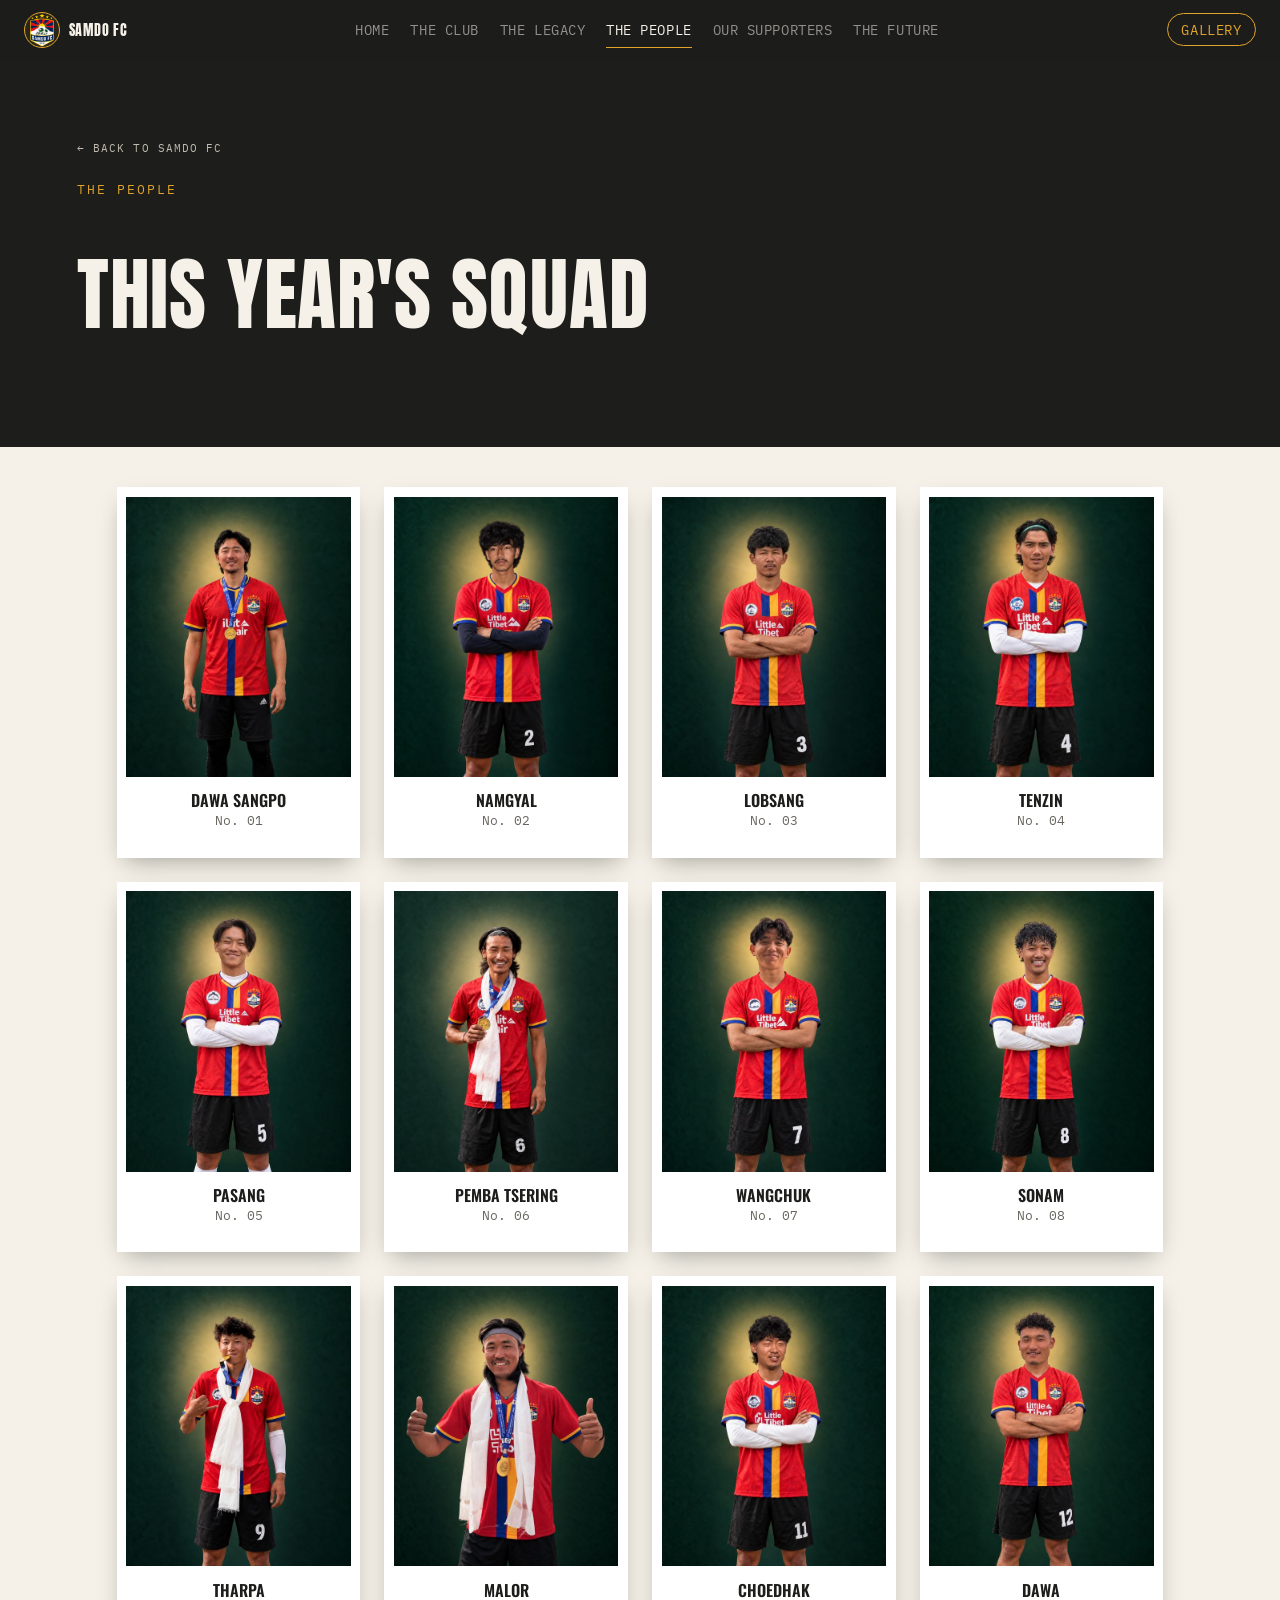
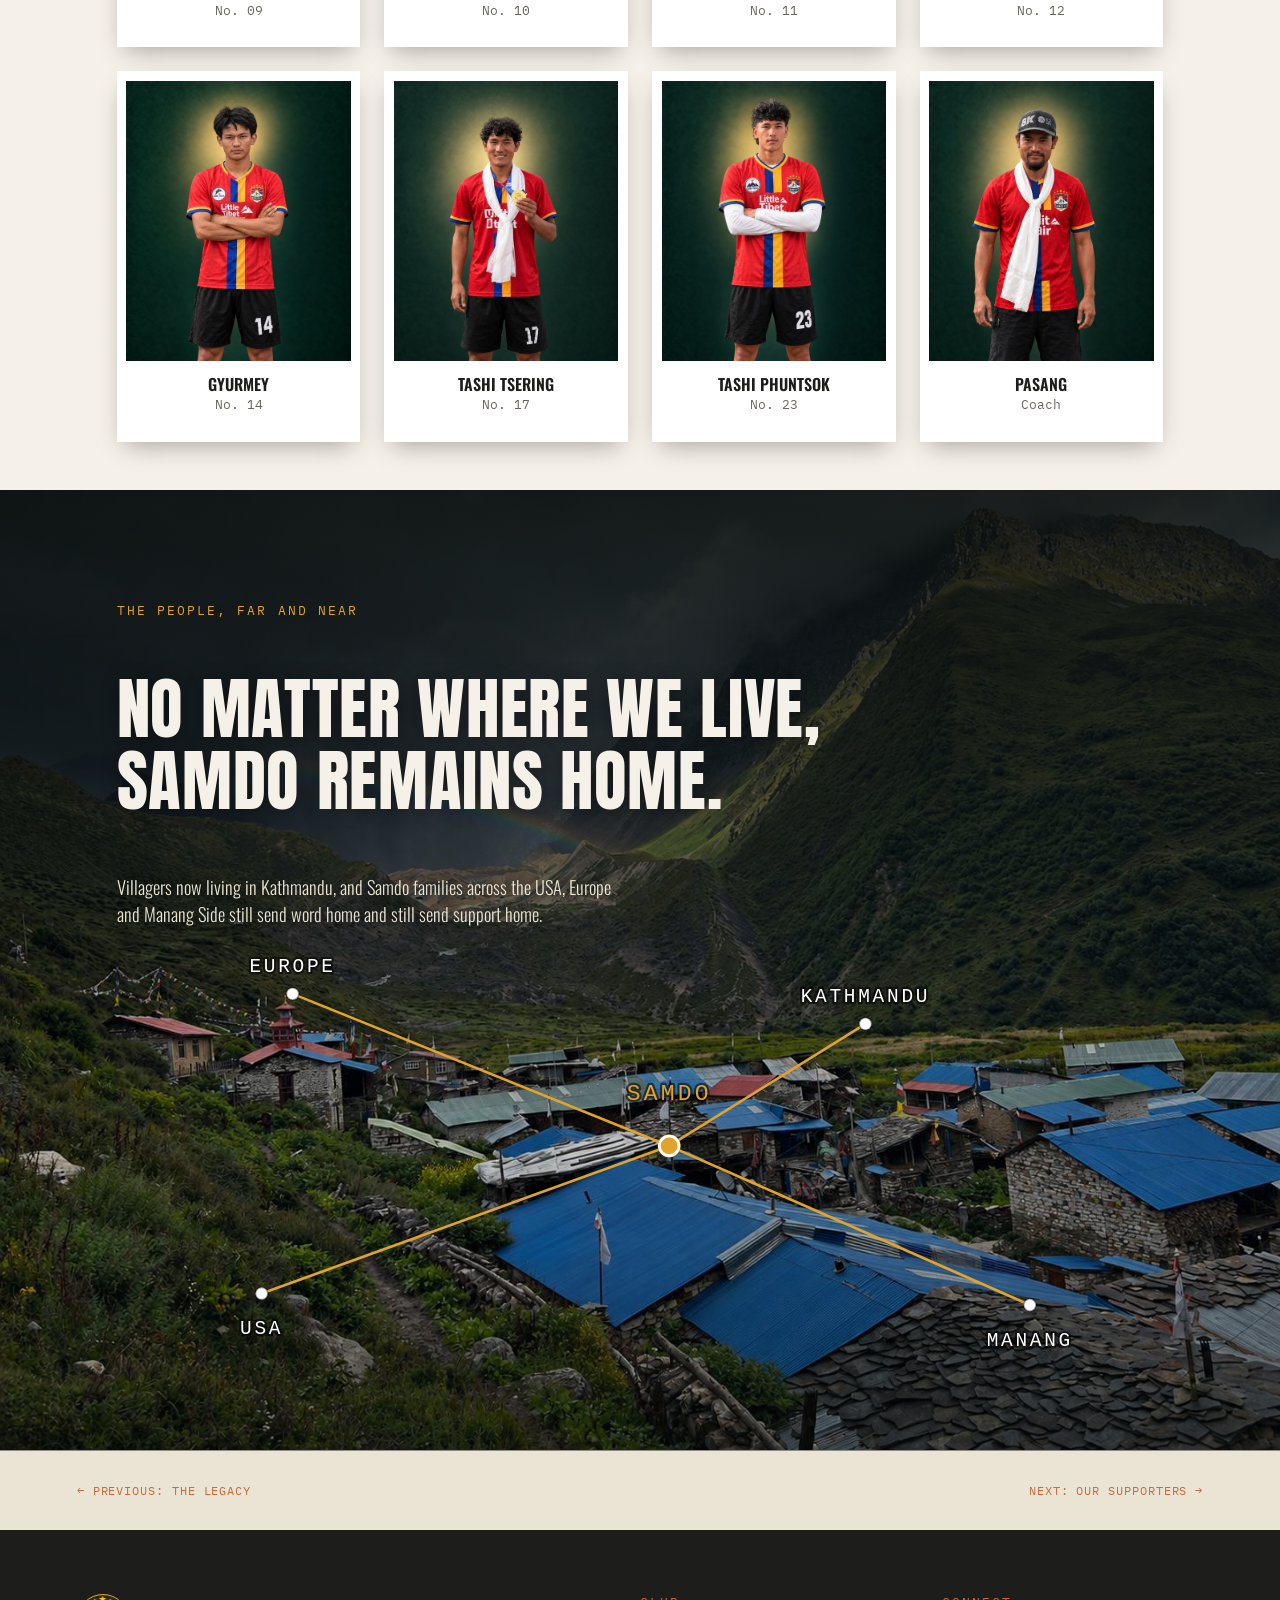
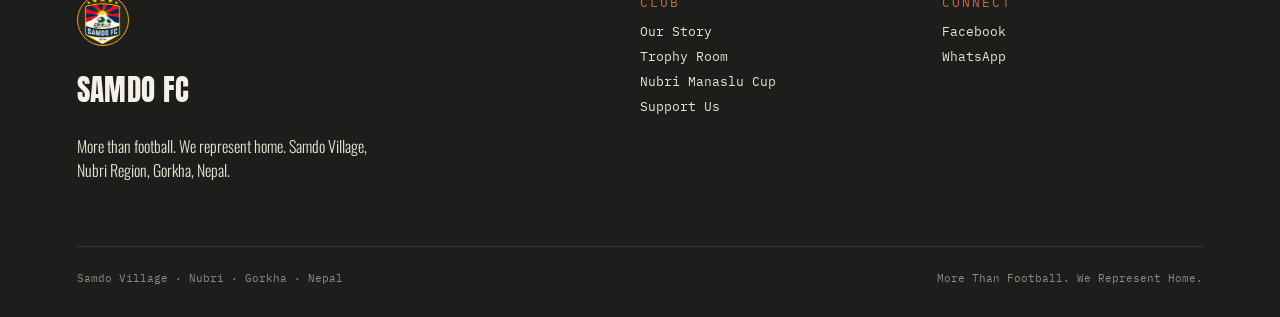
==== commit 70f73c76: "People page: previous/next bar matches the Legacy page Co-Authored-By: Claude Opus 5.5 <noreply@anth" ====
--- a/people.html
+++ b/people.html
@@ -86,9 +86,9 @@
   </div>
 </section>
 
-<div class="page-foot-nav pine" style="background:var(--pine); border-top-color:#4a6b5f;">
-  <a href="legacy.html" style="color:var(--saffron);">← Previous: The Legacy</a>
-  <a href="supporters.html" style="color:var(--saffron);">Next: Our Supporters →</a>
+<div class="page-foot-nav dim people-foot" style="background:var(--ivory-dim);">
+  <a href="legacy.html">← Previous: The Legacy</a>
+  <a href="supporters.html">Next: Our Supporters →</a>
 </div>
 
 <footer>
--- a/people.css
+++ b/people.css
@@ -64,3 +64,6 @@
   .far-map .ring{animation:none;opacity:0;}
   .js-far .far-map line,.js-far .far-map .pt,.js-far .far-map text{transition:none;stroke-dashoffset:0;opacity:1;}
 }
+
+/* ---------- previous / next bar (same as the Legacy page) ---------- */
+.page-foot-nav.people-foot{max-width:none;margin:0;padding:2rem 6vw;}
